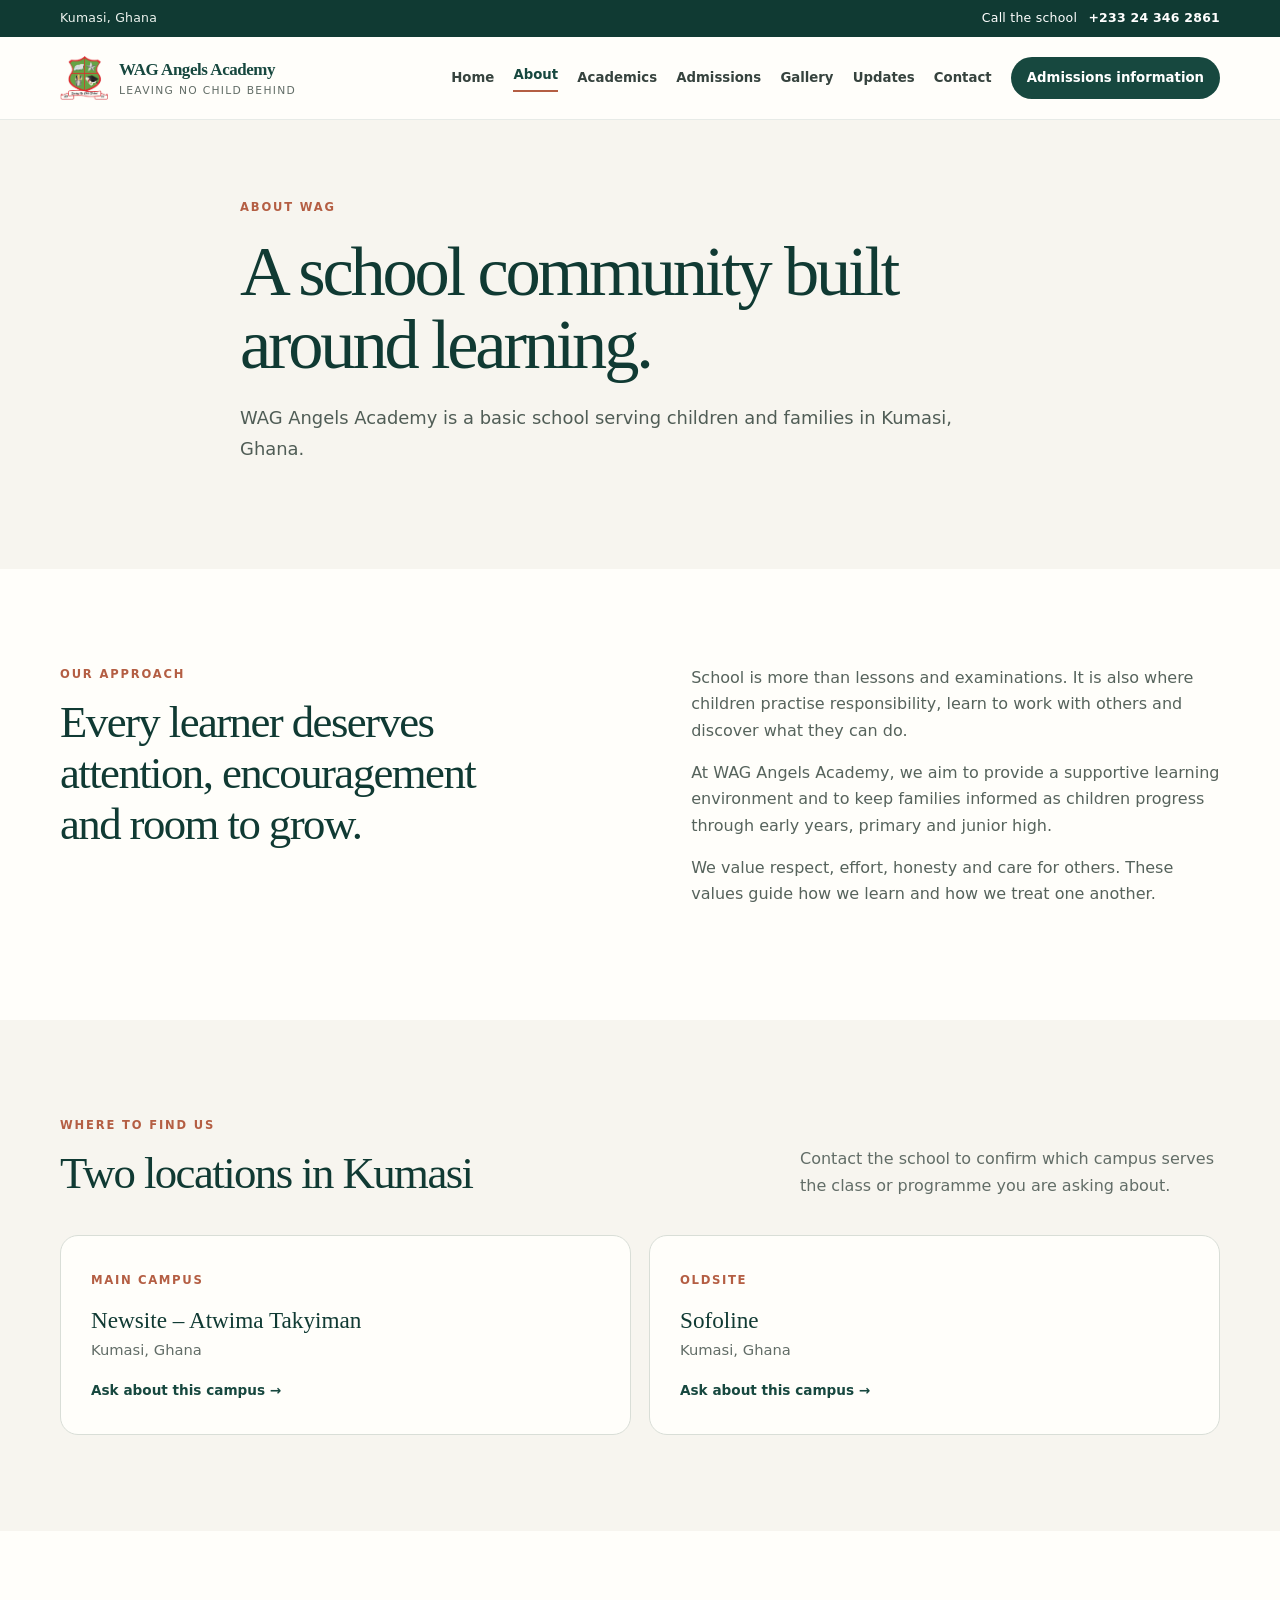
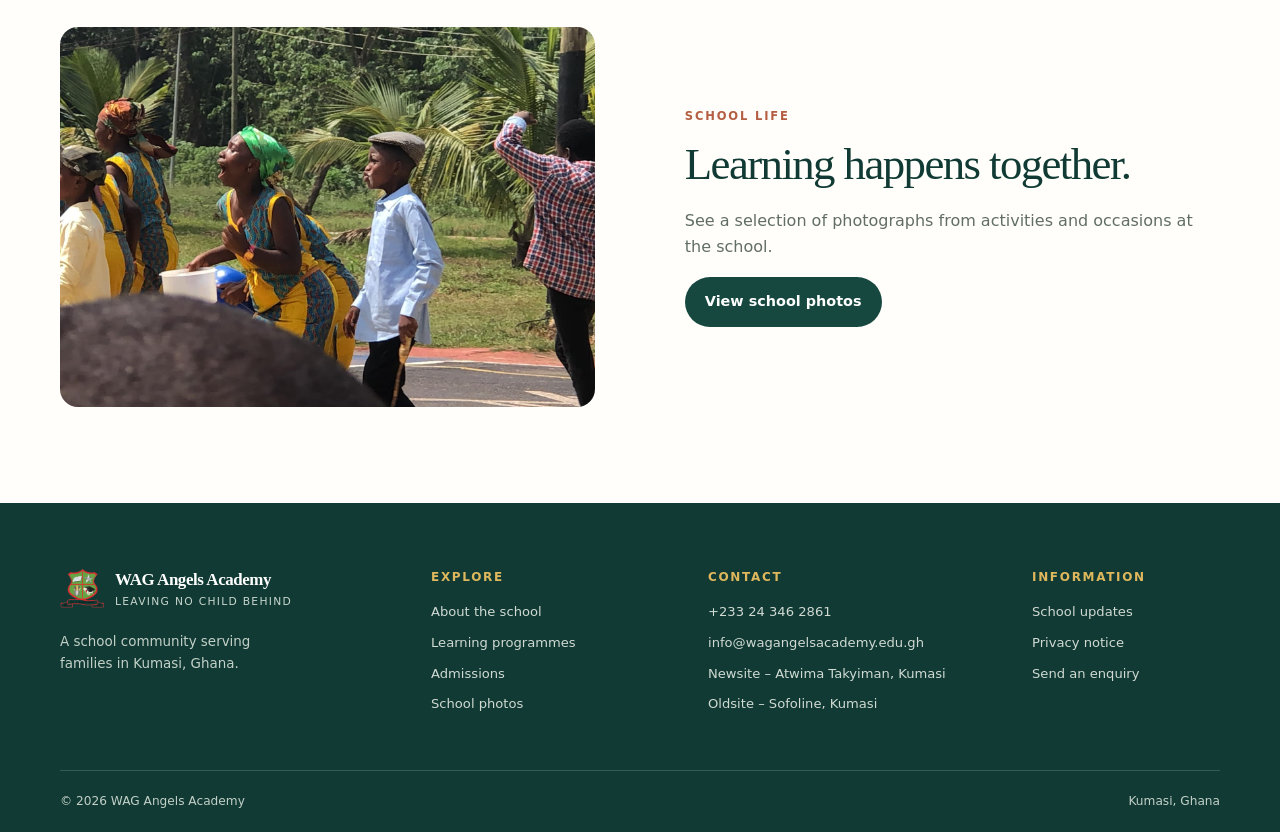
==== about.html @ 0dbec456 "Add about page" ====
<!doctype html>
<html lang="en">
<head>
  <meta charset="utf-8">
  <meta name="viewport" content="width=device-width, initial-scale=1">
  <meta name="theme-color" content="#17483f">
  <meta name="description" content="Learn about WAG Angels Academy, its school community and Kumasi campus locations.">
  <title>About the school | WAG Angels Academy</title>
  <link rel="icon" href="assets/media/LOGO1-removebg-preview.png">
  <link rel="stylesheet" href="assets/styles.css">
  <script src="assets/script.js" defer></script>
</head>
<body>
  <a class="skip-link" href="#main">Skip to content</a>
  <div class="topline"><div class="wrap topline-inner"><span>Kumasi, Ghana</span><a href="tel:+233243462861">Call the school <strong>+233 24 346 2861</strong></a></div></div>
  <header class="site-header">
    <div class="wrap header-inner">
      <a class="brand" href="index.html" aria-label="WAG Angels Academy home">
        <img src="assets/media/LOGO1-removebg-preview.png" alt="" width="48" height="52">
        <span><strong>WAG Angels Academy</strong><small>Leaving No Child Behind</small></span>
      </a>
      <button class="menu-toggle" type="button" aria-expanded="false" aria-controls="site-nav" aria-label="Open navigation"><span></span><span></span><span></span></button>
      <nav class="site-nav" id="site-nav" aria-label="Main navigation">
        <a href="index.html" >Home</a><a href="about.html" aria-current="page">About</a><a href="academics.html" >Academics</a><a href="admissions.html" >Admissions</a><a href="gallery.html" >Gallery</a><a href="news.html" >Updates</a><a href="contact.html" >Contact</a>
        <a class="nav-cta" href="admissions.html">Admissions information</a>
      </nav>
    </div>
  </header>
  <main id="main">
    <section class="page-hero"><div class="wrap narrow"><p class="eyebrow">About WAG</p><h1>A school community built around learning.</h1><p class="lead">WAG Angels Academy is a basic school serving children and families in Kumasi, Ghana.</p></div></section>
    <section class="section-pad"><div class="wrap story-grid"><div><p class="eyebrow">Our approach</p><h2>Every learner deserves attention, encouragement and room to grow.</h2></div><div class="prose"><p>School is more than lessons and examinations. It is also where children practise responsibility, learn to work with others and discover what they can do.</p><p>At WAG Angels Academy, we aim to provide a supportive learning environment and to keep families informed as children progress through early years, primary and junior high.</p><p>We value respect, effort, honesty and care for others. These values guide how we learn and how we treat one another.</p></div></div></section>
    <section class="section-pad soft-section"><div class="wrap"><div class="section-heading"><div><p class="eyebrow">Where to find us</p><h2>Two locations in Kumasi</h2></div><p class="section-intro">Contact the school to confirm which campus serves the class or programme you are asking about.</p></div><div class="cards two"><article class="location-card"><span class="location-label">Main campus</span><h3>Newsite – Atwima Takyiman</h3><p>Kumasi, Ghana</p><a href="contact.html">Ask about this campus <span aria-hidden="true">→</span></a></article><article class="location-card"><span class="location-label">Oldsite</span><h3>Sofoline</h3><p>Kumasi, Ghana</p><a href="contact.html">Ask about this campus <span aria-hidden="true">→</span></a></article></div></div></section>
    <section class="section-pad"><div class="wrap photo-callout"><img src="assets/media/dance.jpg" alt="A school community activity" loading="lazy"><div><p class="eyebrow">School life</p><h2>Learning happens together.</h2><p>See a selection of photographs from activities and occasions at the school.</p><a class="button button-primary" href="gallery.html">View school photos</a></div></div></section>
  </main>
  <footer class="site-footer">
    <div class="wrap footer-grid">
      <div class="footer-about"><a class="brand brand-footer" href="index.html"><img src="assets/media/LOGO1-removebg-preview.png" alt="" width="44" height="48"><span><strong>WAG Angels Academy</strong><small>Leaving No Child Behind</small></span></a><p>A school community serving families in Kumasi, Ghana.</p></div>
      <div><h2>Explore</h2><a href="about.html">About the school</a><a href="academics.html">Learning programmes</a><a href="admissions.html">Admissions</a><a href="gallery.html">School photos</a></div>
      <div><h2>Contact</h2><a href="tel:+233243462861">+233 24 346 2861</a><a href="mailto:info@wagangelsacademy.edu.gh">info@wagangelsacademy.edu.gh</a><span>Newsite – Atwima Takyiman, Kumasi</span><span>Oldsite – Sofoline, Kumasi</span></div>
      <div><h2>Information</h2><a href="news.html">School updates</a><a href="privacy.html">Privacy notice</a><a href="contact.html">Send an enquiry</a></div>
    </div>
    <div class="wrap footer-bottom"><span>© <span data-year></span> WAG Angels Academy</span><span>Kumasi, Ghana</span></div>
  </footer>
</body>
</html>
---- assets/styles.css ----
:root{--forest:#17483f;--forest-deep:#103a33;--leaf:#dce9df;--cream:#f7f5ef;--paper:#fffefa;--ink:#1e2b27;--muted:#626d67;--line:#d9ded7;--clay:#b45e43;--gold:#dfb75d;--radius:18px;--shadow:0 16px 44px rgba(21,48,39,.10);--wrap:1160px}
*{box-sizing:border-box}html{scroll-behavior:smooth}body{margin:0;background:var(--paper);color:var(--ink);font-family:Inter,ui-sans-serif,system-ui,-apple-system,"Segoe UI",sans-serif;font-size:16px;line-height:1.65}img{display:block;max-width:100%}a{color:inherit;text-decoration:none}a:hover{color:var(--clay)}button,input,select,textarea{font:inherit}button,a{-webkit-tap-highlight-color:transparent}a:focus-visible,button:focus-visible,input:focus-visible,select:focus-visible,textarea:focus-visible{outline:3px solid var(--gold);outline-offset:3px}.wrap{width:min(var(--wrap),calc(100% - 48px));margin-inline:auto}.narrow{max-width:800px}.skip-link{position:absolute;left:14px;top:-60px;background:#fff;color:var(--ink);padding:10px 14px;z-index:20}.skip-link:focus{top:10px}
.topline{background:var(--forest-deep);color:#edf3ef;font-size:.78rem;letter-spacing:.02em}.topline-inner{min-height:37px;display:flex;justify-content:space-between;align-items:center}.topline a{color:#fff}.topline strong{font-weight:650;margin-left:7px}
.site-header{position:sticky;top:0;background:rgba(255,254,250,.96);backdrop-filter:blur(14px);z-index:10;border-bottom:1px solid rgba(23,72,63,.10)}.header-inner{min-height:82px;display:flex;align-items:center;justify-content:space-between;gap:24px}.brand{display:flex;align-items:center;gap:11px;flex-shrink:0}.brand img{object-fit:contain}.brand strong,.brand small{display:block;line-height:1.25}.brand strong{font-family:Georgia,"Times New Roman",serif;color:var(--forest);font-size:1.06rem;letter-spacing:-.025em}.brand small{font-size:.67rem;letter-spacing:.12em;text-transform:uppercase;color:var(--muted);margin-top:4px}.site-nav{display:flex;align-items:center;gap:clamp(12px,1.5vw,24px)}.site-nav>a{font-size:.83rem;font-weight:590;color:#36433e;white-space:nowrap}.site-nav>a[aria-current=page]{color:var(--forest);box-shadow:inset 0 -2px var(--clay);padding-bottom:6px}.site-nav .nav-cta{background:var(--forest);color:white;border-radius:999px;padding:10px 16px}.site-nav .nav-cta:hover{background:var(--forest-deep);color:white}.menu-toggle{display:none}
.home-hero{background:var(--cream);overflow:hidden}.hero-grid{min-height:590px;display:grid;grid-template-columns:1fr .88fr;align-items:center;gap:clamp(36px,7vw,92px);padding-block:64px}.hero-copy{max-width:590px}.eyebrow{text-transform:uppercase;letter-spacing:.16em;font-size:.72rem;font-weight:750;color:var(--clay);margin:0 0 13px}.hero-copy h1,.page-hero h1{font-family:Georgia,"Times New Roman",serif;color:var(--forest-deep);letter-spacing:-.045em;font-weight:500;line-height:1.03;margin:0}.hero-copy h1{font-size:clamp(3rem,6vw,5.35rem)}.hero-copy h1 em{font-weight:400;color:var(--clay)}.lead{font-size:1.12rem;line-height:1.75;color:#505d56;max-width:690px;margin:22px 0}.actions{display:flex;align-items:center;gap:22px;flex-wrap:wrap;margin-top:28px}.button{border:0;border-radius:999px;padding:13px 20px;display:inline-flex;align-items:center;gap:12px;font-size:.9rem;font-weight:680;cursor:pointer}.button-primary{background:var(--forest);color:#fff}.button-primary:hover{background:var(--forest-deep);color:#fff;transform:translateY(-1px)}.text-link{font-weight:670;font-size:.9rem;color:var(--forest);border-bottom:1px solid rgba(23,72,63,.35);padding-bottom:3px}.text-link span{padding-left:6px}.hero-note{margin:35px 0 0;color:var(--muted);font-size:.82rem;letter-spacing:.035em}.hero-photo{margin:0;position:relative}.hero-photo img{width:100%;height:425px;object-fit:cover;object-position:center 35%;border-radius:46% 46% 14px 14px;box-shadow:var(--shadow)}.hero-photo figcaption{position:absolute;bottom:17px;left:17px;background:rgba(16,58,51,.9);color:white;padding:9px 14px;border-radius:999px;font-size:.76rem}
.section-pad{padding-block:96px}.soft-section{background:var(--cream)}h2,h3,p{margin-top:0}h2{font-family:Georgia,"Times New Roman",serif;font-size:clamp(2rem,3.5vw,3.1rem);line-height:1.14;letter-spacing:-.035em;color:var(--forest-deep);font-weight:500;margin-bottom:18px}h3{font-family:Georgia,"Times New Roman",serif;color:var(--forest-deep);font-size:1.45rem;line-height:1.25;font-weight:500}.intro-grid,.story-grid,.split-callout{display:grid;grid-template-columns:1fr 1fr;gap:clamp(40px,8vw,120px);align-items:start}.intro-grid>div:first-child h2{max-width:510px}.intro-grid>div+div{color:var(--muted);max-width:540px}.intro-grid .text-link{display:inline-block;margin-top:8px}.section-heading{display:flex;align-items:end;justify-content:space-between;gap:32px;margin-bottom:36px}.section-heading h2{margin-bottom:0}.section-intro{max-width:420px;margin:0;color:var(--muted)}
.cards{display:grid;gap:18px}.cards.three{grid-template-columns:repeat(3,1fr)}.cards.two{grid-template-columns:repeat(2,1fr)}.info-card,.location-card{background:var(--paper);padding:30px;border:1px solid var(--line);border-radius:var(--radius)}.card-index{font-size:.75rem;color:var(--clay);letter-spacing:.14em;font-weight:750}.info-card h3{margin:26px 0 10px}.info-card p,.location-card p{color:var(--muted);font-size:.92rem}.info-card>a,.location-card>a{font-weight:680;color:var(--forest);font-size:.85rem}.campus-row{display:grid;grid-template-columns:.95fr 1.05fr;align-items:center;gap:clamp(40px,8vw,110px)}.campus-photo img{height:400px;width:100%;object-fit:cover;border-radius:var(--radius)}.campus-row>div+div{max-width:520px}.campus-row p:not(.eyebrow){color:var(--muted)}
.page-hero{background:var(--cream);padding:78px 0 82px}.page-hero .eyebrow{margin-bottom:18px}.page-hero h1{font-size:clamp(2.8rem,5.5vw,4.8rem);max-width:800px}.page-hero .lead{max-width:720px}.story-grid{align-items:start}.story-grid h2{max-width:480px}.prose{color:#56635c}.prose h2{font-size:1.5rem;margin:36px 0 10px}.prose h2:first-child{margin-top:0}.prose a{color:var(--forest);text-decoration:underline;text-underline-offset:3px}.location-label{color:var(--clay);font-size:.73rem;text-transform:uppercase;letter-spacing:.14em;font-weight:750}.location-card h3{margin:14px 0 3px}.photo-callout{display:grid;grid-template-columns:1fr 1fr;gap:clamp(36px,7vw,90px);align-items:center}.photo-callout img{height:380px;width:100%;object-fit:cover;border-radius:var(--radius)}.photo-callout p:not(.eyebrow){color:var(--muted)}.program-list{max-width:1000px}.program-row{display:grid;grid-template-columns:54px 1fr auto;gap:28px;align-items:start;padding:37px 0;border-bottom:1px solid var(--line);scroll-margin-top:110px}.program-row:first-child{border-top:1px solid var(--line)}.program-row h2{font-size:2rem;margin:0 0 12px}.program-row p:not(.eyebrow){max-width:660px;color:var(--muted);margin-bottom:0}.program-number{font-family:Georgia,serif;color:var(--clay);font-size:1.4rem}.program-row>.text-link{margin-top:32px;white-space:nowrap}.split-callout{align-items:center}.split-callout p{color:var(--muted)}.split-callout h2{max-width:540px}.steps{list-style:none;padding:0;margin:0;max-width:890px}.steps li{display:grid;grid-template-columns:70px 1fr;gap:28px;padding:24px 0;border-top:1px solid var(--line)}.steps li>span{font-family:Georgia,serif;color:var(--clay);font-size:1.3rem}.steps h3{margin:0 0 7px}.steps p{color:var(--muted);margin:0;max-width:660px}.admission-contact{display:grid;grid-template-columns:1fr 1fr;align-items:center;gap:60px}.admission-contact>div:first-child p:not(.eyebrow){color:var(--muted)}.contact-card{background:var(--paper);border:1px solid var(--line);border-radius:var(--radius);padding:28px}.contact-line{display:block;padding:15px 0;border-bottom:1px solid var(--line)}.contact-line:first-child{padding-top:0}.contact-line span,.contact-line strong{display:block}.contact-line span{font-size:.77rem;color:var(--muted);margin-bottom:4px}.contact-line strong{color:var(--forest);font-weight:680}.contact-card .text-link{display:inline-block;margin-top:20px}
.photo-grid{display:grid;grid-template-columns:repeat(2,1fr);gap:24px}.photo-grid figure{margin:0}.photo-grid img{width:100%;height:360px;object-fit:cover;border-radius:var(--radius);background:var(--cream)}.photo-grid figcaption{padding:11px 2px;color:var(--muted);font-size:.85rem}.updates-layout{display:grid;grid-template-columns:1.5fr .7fr;gap:28px;align-items:start}.update-feature{background:var(--cream);padding:clamp(28px,5vw,56px);border-radius:var(--radius)}.update-feature h2{font-size:clamp(1.8rem,3vw,2.6rem)}.update-feature p:not(.eyebrow){color:var(--muted);max-width:620px}.update-side{padding:26px;border:1px solid var(--line);border-radius:var(--radius)}.update-side h2{font-size:1.5rem}.update-side a:not(.text-link){color:var(--forest);font-weight:630}.contact-layout{display:grid;grid-template-columns:.82fr 1.18fr;gap:clamp(32px,6vw,80px);align-items:start}.contact-details h2,.form-panel h2{font-size:2rem}.contact-details .contact-line{padding:18px 0}.form-panel{background:var(--cream);padding:clamp(24px,4vw,42px);border-radius:var(--radius)}.form-panel form{display:grid;gap:9px}.form-panel label{font-size:.82rem;font-weight:680;margin-top:8px}.form-panel input,.form-panel select,.form-panel textarea{width:100%;padding:12px 14px;border:1px solid #cbd4cc;background:white;border-radius:9px;color:var(--ink)}.form-panel textarea{resize:vertical}.form-note,.form-feedback{font-size:.82rem;color:var(--muted)}.form-feedback{min-height:1.4em;margin:2px 0}.form-panel button{justify-self:start}.privacy-copy{max-width:780px}.privacy-copy h2{margin-top:36px}
.site-footer{background:var(--forest-deep);color:#edf2ed;padding:62px 0 0}.footer-grid{display:grid;grid-template-columns:1.4fr 1fr 1.2fr .8fr;gap:42px;padding-bottom:46px}.brand-footer strong{color:#fff}.brand-footer small{color:#c8d6ce}.footer-about p{color:#c3d0c8;font-size:.84rem;max-width:240px;margin-top:18px}.footer-grid h2{font-family:inherit;font-size:.75rem;letter-spacing:.14em;text-transform:uppercase;color:#dfb75d;font-weight:750;margin:6px 0 17px}.footer-grid>div:not(:first-child)>a,.footer-grid>div:not(:first-child)>span{display:block;color:#d0dad3;font-size:.82rem;margin:9px 0}.footer-grid a:hover{color:#fff}.footer-bottom{border-top:1px solid rgba(255,255,255,.16);min-height:62px;display:flex;align-items:center;justify-content:space-between;color:#c3d0c8;font-size:.76rem}
@media(max-width:1020px){.site-nav{gap:12px}.site-nav>a{font-size:.77rem}.site-nav .nav-cta{padding:9px 12px}.footer-grid{grid-template-columns:repeat(2,1fr)}}
@media(max-width:800px){.wrap{width:min(var(--wrap),calc(100% - 36px))}.header-inner{min-height:72px}.menu-toggle{display:flex;width:42px;height:42px;border:1px solid var(--line);background:transparent;border-radius:50%;flex-direction:column;justify-content:center;align-items:center;gap:5px}.menu-toggle span{width:17px;height:2px;background:var(--forest);transition:transform .2s}.menu-toggle[aria-expanded=true] span:first-child{transform:translateY(7px) rotate(45deg)}.menu-toggle[aria-expanded=true] span:nth-child(2){opacity:0}.menu-toggle[aria-expanded=true] span:last-child{transform:translateY(-7px) rotate(-45deg)}.site-nav{display:none;position:absolute;left:0;right:0;top:100%;background:var(--paper);padding:14px 20px 22px;box-shadow:var(--shadow);border-top:1px solid var(--line);align-items:stretch;flex-direction:column;gap:0}.site-nav.is-open{display:flex}.site-nav>a{font-size:.94rem;padding:12px 4px}.site-nav>a[aria-current=page]{box-shadow:none}.site-nav .nav-cta{text-align:center;margin-top:8px}.hero-grid{grid-template-columns:1fr;min-height:auto;padding-block:48px;gap:36px}.hero-copy{max-width:660px}.hero-photo img{height:min(78vw,420px);border-radius:36% 36% 14px 14px}.section-pad{padding-block:70px}.intro-grid,.story-grid,.split-callout,.campus-row,.photo-callout,.admission-contact,.contact-layout,.updates-layout{grid-template-columns:1fr;gap:32px}.intro-grid{gap:16px}.campus-photo img,.photo-callout img{height:min(72vw,380px)}.cards.three{grid-template-columns:1fr}.cards.two{grid-template-columns:1fr}.section-heading{align-items:start;flex-direction:column}.program-row{grid-template-columns:36px 1fr;gap:16px}.program-row>.text-link{grid-column:2;margin-top:8px;justify-self:start}.page-hero{padding:60px 0}.photo-grid img{height:min(65vw,350px)}}
@media(max-width:520px){.wrap{width:calc(100% - 30px)}.topline-inner{min-height:36px;font-size:.7rem}.topline-inner>span{display:none}.topline-inner{justify-content:center}.brand strong{font-size:.95rem}.brand small{font-size:.6rem}.brand img{width:40px;height:44px}.hero-copy h1{font-size:clamp(2.8rem,13vw,4rem)}.lead{font-size:1rem}.actions{align-items:flex-start;gap:16px;flex-direction:column}.cards .info-card{padding:24px}.photo-grid{grid-template-columns:1fr}.photo-grid img{height:72vw}.steps li{grid-template-columns:42px 1fr;gap:12px}.footer-grid{grid-template-columns:1fr;gap:26px}.footer-bottom{align-items:flex-start;justify-content:center;flex-direction:column;padding-block:16px}.page-hero h1{font-size:2.8rem}}
@media(prefers-reduced-motion:reduce){*,*::before,*::after{scroll-behavior:auto!important;transition:none!important;animation:none!important}}
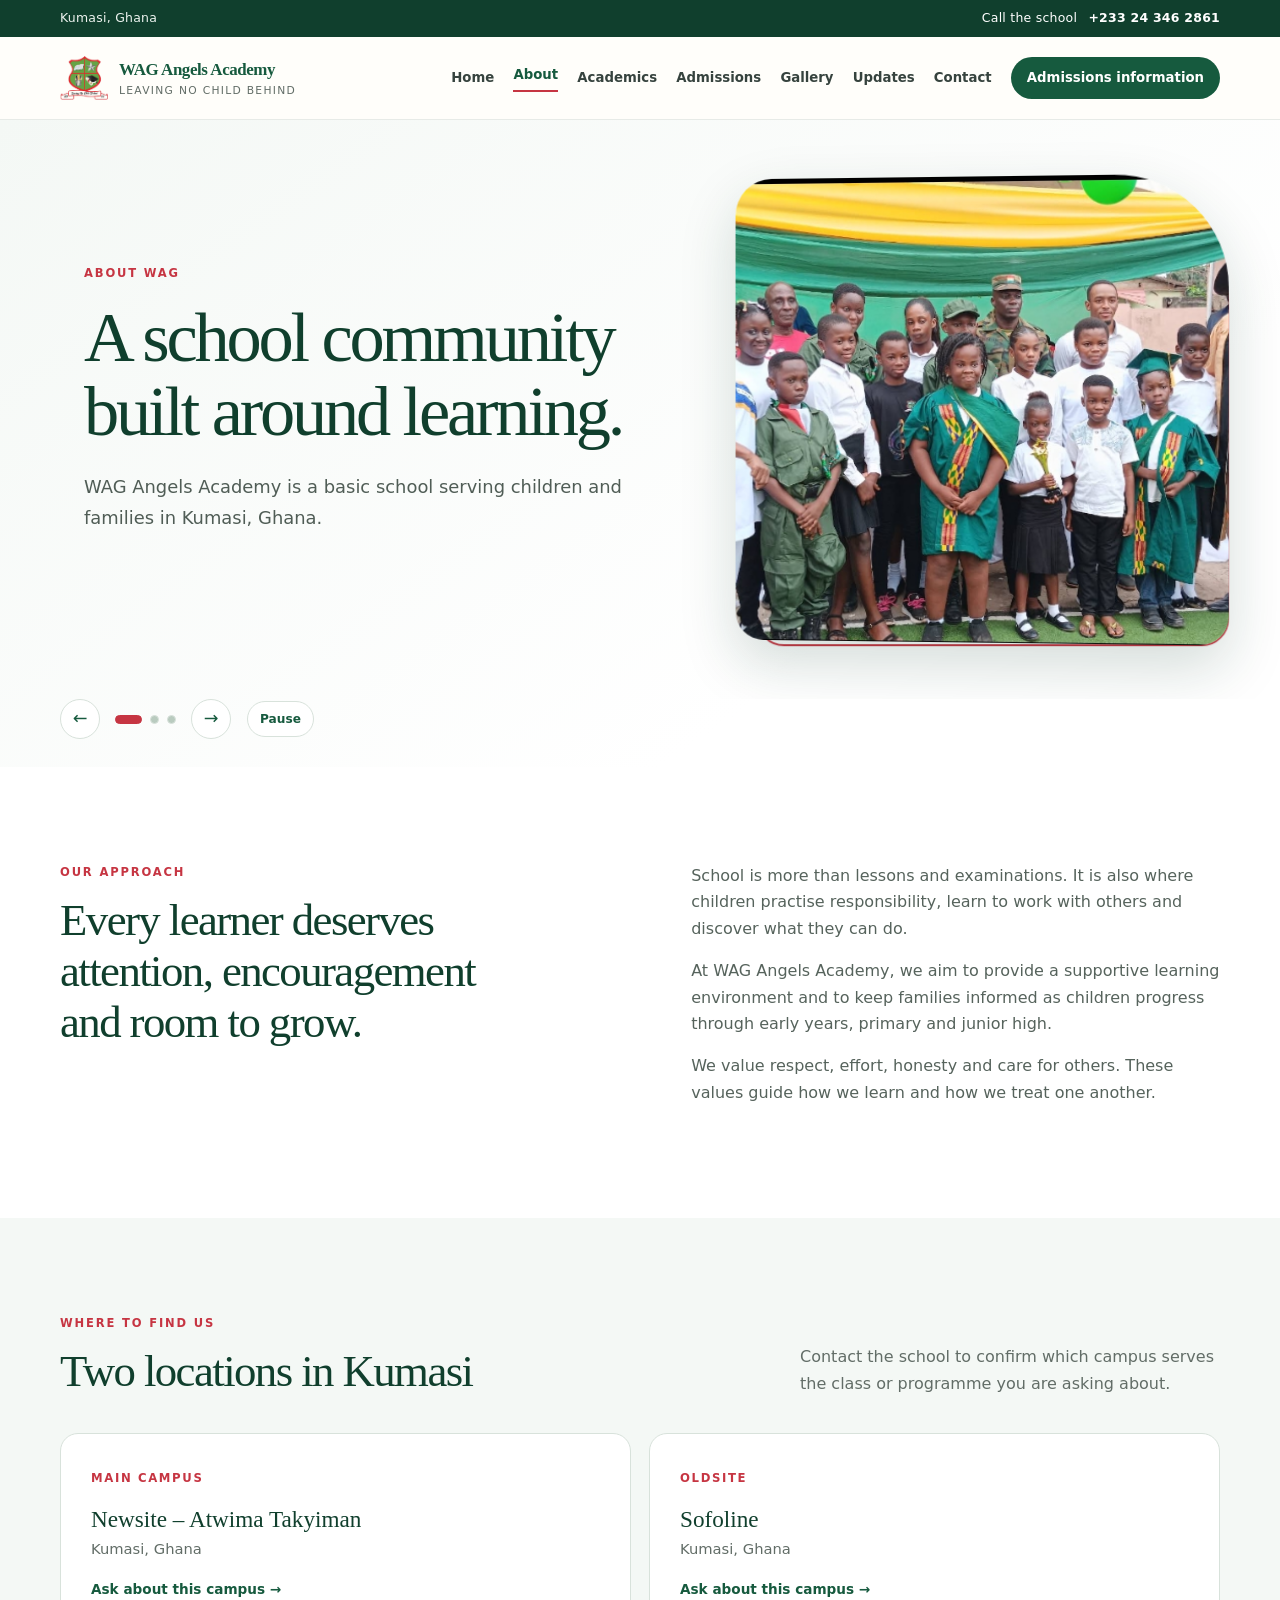
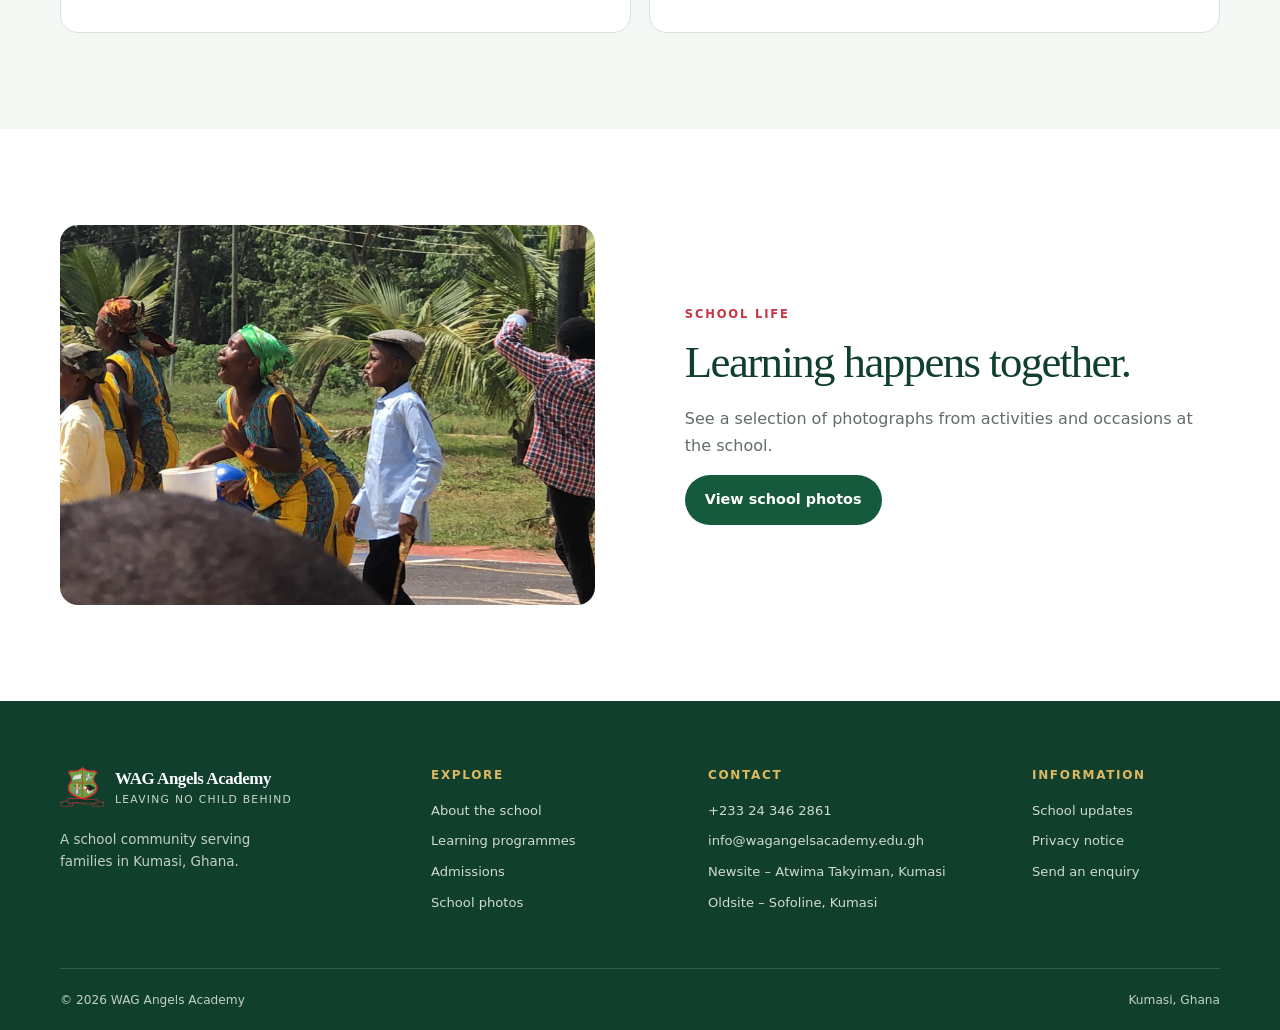
==== commit 8194cf7f: "Set school color theme" ====
--- a/about.html
+++ b/about.html
@@ -3,7 +3,7 @@
 <head>
   <meta charset="utf-8">
   <meta name="viewport" content="width=device-width, initial-scale=1">
-  <meta name="theme-color" content="#17483f">
+  <meta name="theme-color" content="#165a3e">
   <meta name="description" content="Learn about WAG Angels Academy, its school community and Kumasi campus locations.">
   <title>About the school | WAG Angels Academy</title>
   <link rel="icon" href="assets/media/LOGO1-removebg-preview.png">
--- a/assets/styles.css
+++ b/assets/styles.css
@@ -12,3 +12,40 @@
 @media(max-width:800px){.wrap{width:min(var(--wrap),calc(100% - 36px))}.header-inner{min-height:72px}.menu-toggle{display:flex;width:42px;height:42px;border:1px solid var(--line);background:transparent;border-radius:50%;flex-direction:column;justify-content:center;align-items:center;gap:5px}.menu-toggle span{width:17px;height:2px;background:var(--forest);transition:transform .2s}.menu-toggle[aria-expanded=true] span:first-child{transform:translateY(7px) rotate(45deg)}.menu-toggle[aria-expanded=true] span:nth-child(2){opacity:0}.menu-toggle[aria-expanded=true] span:last-child{transform:translateY(-7px) rotate(-45deg)}.site-nav{display:none;position:absolute;left:0;right:0;top:100%;background:var(--paper);padding:14px 20px 22px;box-shadow:var(--shadow);border-top:1px solid var(--line);align-items:stretch;flex-direction:column;gap:0}.site-nav.is-open{display:flex}.site-nav>a{font-size:.94rem;padding:12px 4px}.site-nav>a[aria-current=page]{box-shadow:none}.site-nav .nav-cta{text-align:center;margin-top:8px}.hero-grid{grid-template-columns:1fr;min-height:auto;padding-block:48px;gap:36px}.hero-copy{max-width:660px}.hero-photo img{height:min(78vw,420px);border-radius:36% 36% 14px 14px}.section-pad{padding-block:70px}.intro-grid,.story-grid,.split-callout,.campus-row,.photo-callout,.admission-contact,.contact-layout,.updates-layout{grid-template-columns:1fr;gap:32px}.intro-grid{gap:16px}.campus-photo img,.photo-callout img{height:min(72vw,380px)}.cards.three{grid-template-columns:1fr}.cards.two{grid-template-columns:1fr}.section-heading{align-items:start;flex-direction:column}.program-row{grid-template-columns:36px 1fr;gap:16px}.program-row>.text-link{grid-column:2;margin-top:8px;justify-self:start}.page-hero{padding:60px 0}.photo-grid img{height:min(65vw,350px)}}
 @media(max-width:520px){.wrap{width:calc(100% - 30px)}.topline-inner{min-height:36px;font-size:.7rem}.topline-inner>span{display:none}.topline-inner{justify-content:center}.brand strong{font-size:.95rem}.brand small{font-size:.6rem}.brand img{width:40px;height:44px}.hero-copy h1{font-size:clamp(2.8rem,13vw,4rem)}.lead{font-size:1rem}.actions{align-items:flex-start;gap:16px;flex-direction:column}.cards .info-card{padding:24px}.photo-grid{grid-template-columns:1fr}.photo-grid img{height:72vw}.steps li{grid-template-columns:42px 1fr;gap:12px}.footer-grid{grid-template-columns:1fr;gap:26px}.footer-bottom{align-items:flex-start;justify-content:center;flex-direction:column;padding-block:16px}.page-hero h1{font-size:2.8rem}}
 @media(prefers-reduced-motion:reduce){*,*::before,*::after{scroll-behavior:auto!important;transition:none!important;animation:none!important}}
+
+
+/* School identity: green, red and white */
+:root{--forest:#165a3e;--forest-deep:#103f2d;--leaf:#e5f0e9;--cream:#f4f8f5;--paper:#fff;--ink:#1e2b27;--muted:#626d67;--line:#d8e2db;--clay:#c63542;--gold:#c63542}
+body{background:#fff}
+.home-hero,.page-hero{background:linear-gradient(145deg,#f4f8f5 0%,#fff 72%)}
+.hero-carousel{position:relative;overflow:hidden;perspective:1600px;padding-bottom:20px}
+.hero-viewport{display:grid;grid-template-columns:1fr;perspective:1600px;perspective-origin:50% 45%;transform-style:preserve-3d;overflow:hidden}
+.hero-slide{grid-area:1/1;opacity:0;visibility:hidden;pointer-events:none;transform:translateX(5%) rotateY(-8deg) translateZ(-90px);transform-origin:right center;transform-style:preserve-3d;backface-visibility:hidden;transition:opacity .8s ease,transform .95s cubic-bezier(.2,.72,.2,1),visibility .8s}
+.hero-slide.is-active{opacity:1;visibility:visible;pointer-events:auto;transform:translateX(0) rotateY(0) translateZ(0);z-index:1}
+.hero-slide[aria-hidden=true] a,.hero-slide[aria-hidden=true] button{visibility:hidden}
+.hero-slide .hero-grid{width:min(var(--wrap),calc(100% - 48px));margin-inline:auto}
+.slide-layout{min-height:490px;display:grid;grid-template-columns:1fr .82fr;align-items:center;gap:clamp(38px,7vw,94px);padding-block:62px}
+.slide-copy{max-width:700px}
+.slide-copy h1,.slide-copy h2{font-family:Georgia,"Times New Roman",serif;color:var(--forest-deep);font-size:clamp(2.75rem,5.5vw,4.7rem);line-height:1.05;letter-spacing:-.045em;font-weight:500;margin:0 0 20px}
+.slide-copy h2{font-size:clamp(2.6rem,5vw,4.4rem)}
+.slide-copy h1 em{color:var(--clay);font-style:normal}
+.slide-copy .lead{max-width:620px}
+.hero-photo,.slide-art{position:relative;margin:0;transform-style:preserve-3d;perspective:1000px}
+.hero-photo img,.slide-art img{position:relative;z-index:1;width:100%;height:clamp(310px,38vw,455px);object-fit:cover;object-position:center 35%;border-radius:36px 110px 28px 28px;box-shadow:0 22px 56px rgba(16,63,45,.18);transform:translateZ(24px) rotateY(-3deg);transition:transform .55s cubic-bezier(.2,.7,.3,1),box-shadow .55s}
+.hero-photo:before,.slide-art:before{content:"";position:absolute;z-index:0;inset:14px -14px -14px 14px;border:2px solid var(--clay);border-radius:36px 110px 28px 28px;transform:translateZ(-20px)}
+.hero-photo:hover img,.slide-art:hover img{transform:translateZ(40px) rotateY(-1deg) rotateX(1deg);box-shadow:0 30px 64px rgba(16,63,45,.23)}
+.hero-photo figcaption,.slide-art figcaption{position:absolute;z-index:2;left:16px;bottom:16px;max-width:calc(100% - 32px);padding:9px 14px;background:rgba(16,63,45,.94);color:#fff;border-left:3px solid var(--clay);border-radius:5px 14px 14px 5px;font-size:.77rem}
+.carousel-controls{display:flex;align-items:center;gap:12px;padding-bottom:20px}
+.carousel-arrow,.carousel-pause,.carousel-dot{border:1px solid var(--line);background:#fff;color:var(--forest);cursor:pointer;transition:background .2s,color .2s,transform .2s}
+.carousel-arrow{width:40px;height:40px;border-radius:50%;font-size:1.1rem}
+.carousel-arrow:hover,.carousel-pause:hover{background:var(--forest);color:white;transform:translateY(-2px)}
+.carousel-dots{display:flex;align-items:center;gap:8px}
+.carousel-dot{width:9px;height:9px;border-radius:100%;padding:0;background:#b9cbbf}
+.carousel-dot.is-active{width:27px;border-radius:99px;background:var(--clay);border-color:var(--clay)}
+.carousel-pause{margin-left:4px;padding:7px 12px;border-radius:99px;font-size:.76rem;font-weight:650}
+.page-hero.hero-carousel{padding:0}
+.page-hero.hero-carousel .carousel-controls{padding-bottom:28px}
+.carousel-controls .carousel-dots{margin-inline:3px}
+@media(max-width:800px){.slide-layout{grid-template-columns:1fr;gap:30px;min-height:auto;padding-block:48px}.slide-layout .slide-copy{order:0}.slide-art{order:1;max-width:620px;width:100%}.hero-slide .hero-grid{min-height:auto;padding-block:48px}.hero-slide .hero-photo img,.slide-art img{height:min(72vw,390px)}.carousel-controls{padding-bottom:18px}.hero-photo img,.slide-art img{transform:translateZ(12px) rotateY(-1deg)}}
+@media(max-width:520px){.hero-slide .hero-grid{width:calc(100% - 30px)}.slide-layout{width:calc(100% - 30px);padding-block:38px;gap:24px}.slide-copy h1,.slide-copy h2{font-size:clamp(2.55rem,12vw,3.35rem)}.carousel-controls{width:calc(100% - 30px)}.hero-photo img,.slide-art img{height:72vw;max-height:340px;border-radius:26px 82px 20px 20px}.hero-photo:before,.slide-art:before{border-radius:26px 82px 20px 20px}}
+@media(prefers-reduced-motion:reduce){.hero-slide,.hero-photo img,.slide-art img,.carousel-arrow,.carousel-pause{transition:none!important;transform:none!important}.hero-carousel{perspective:none}}
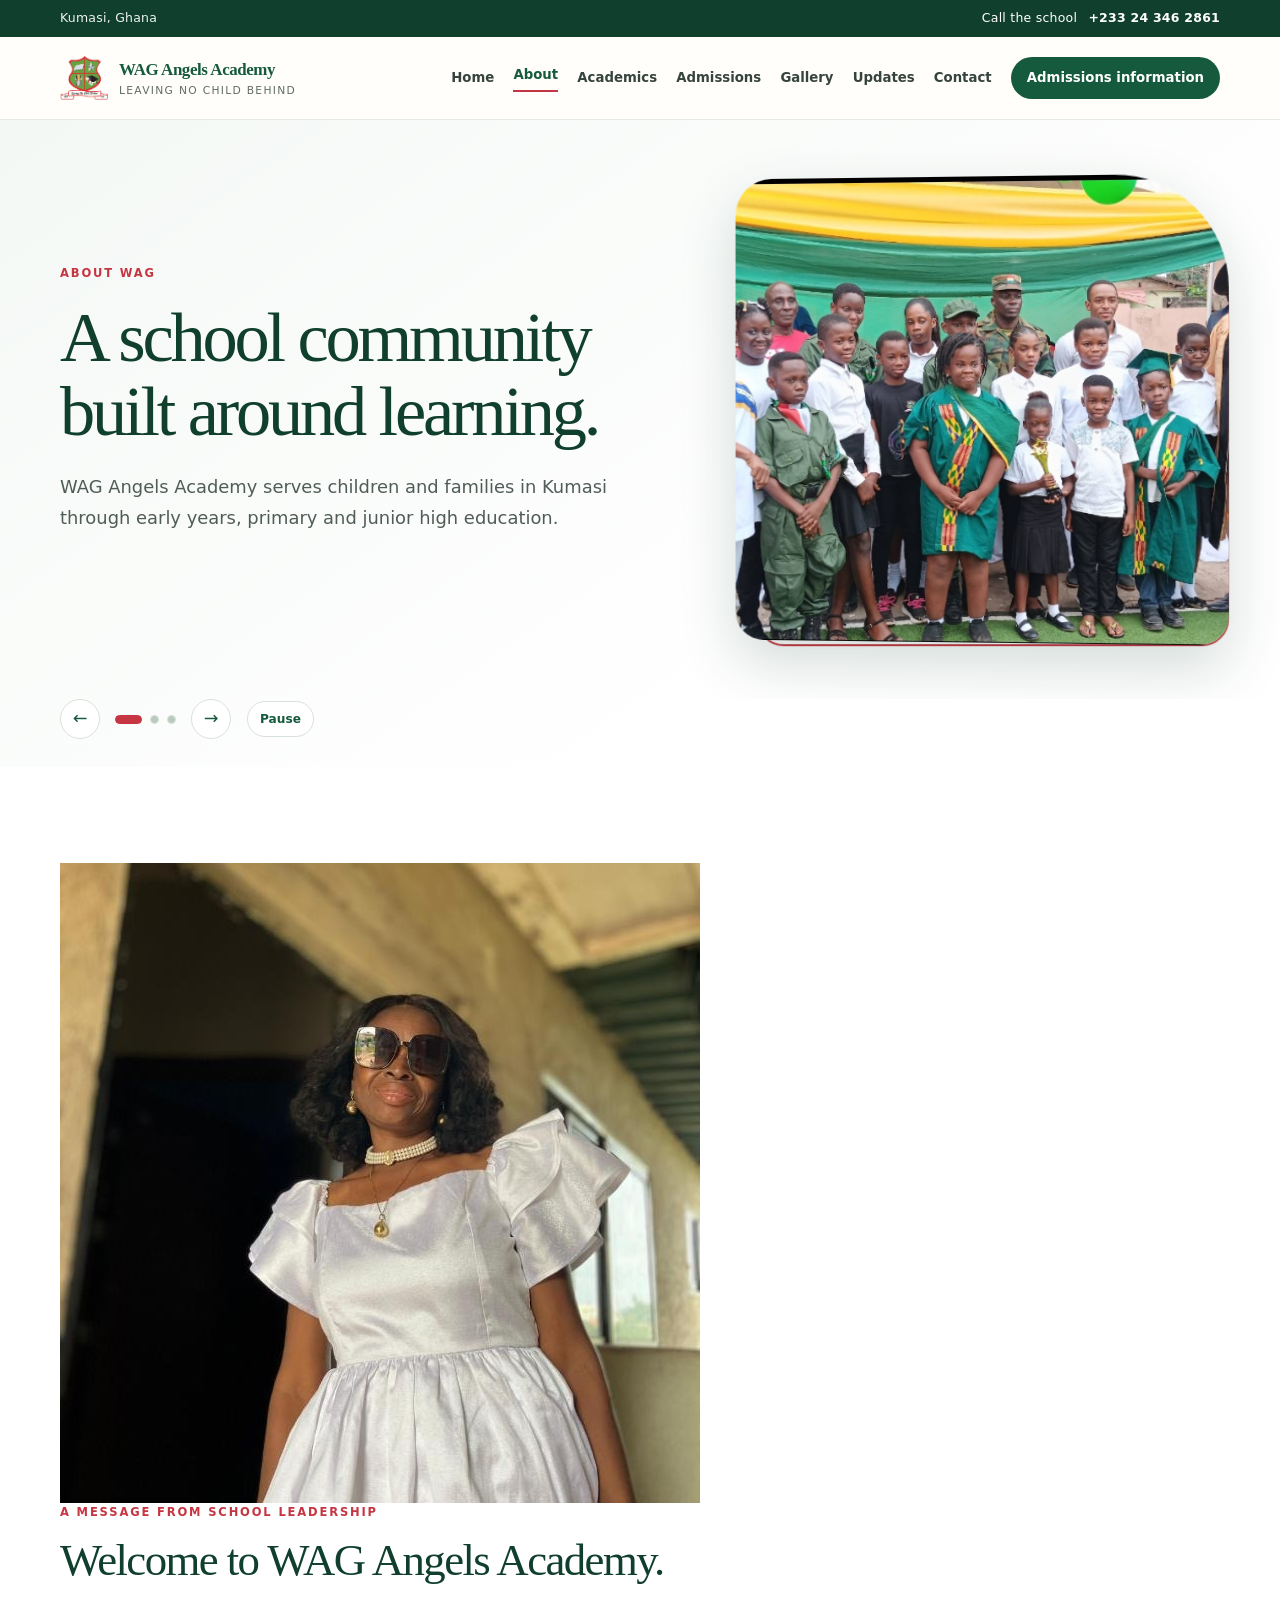
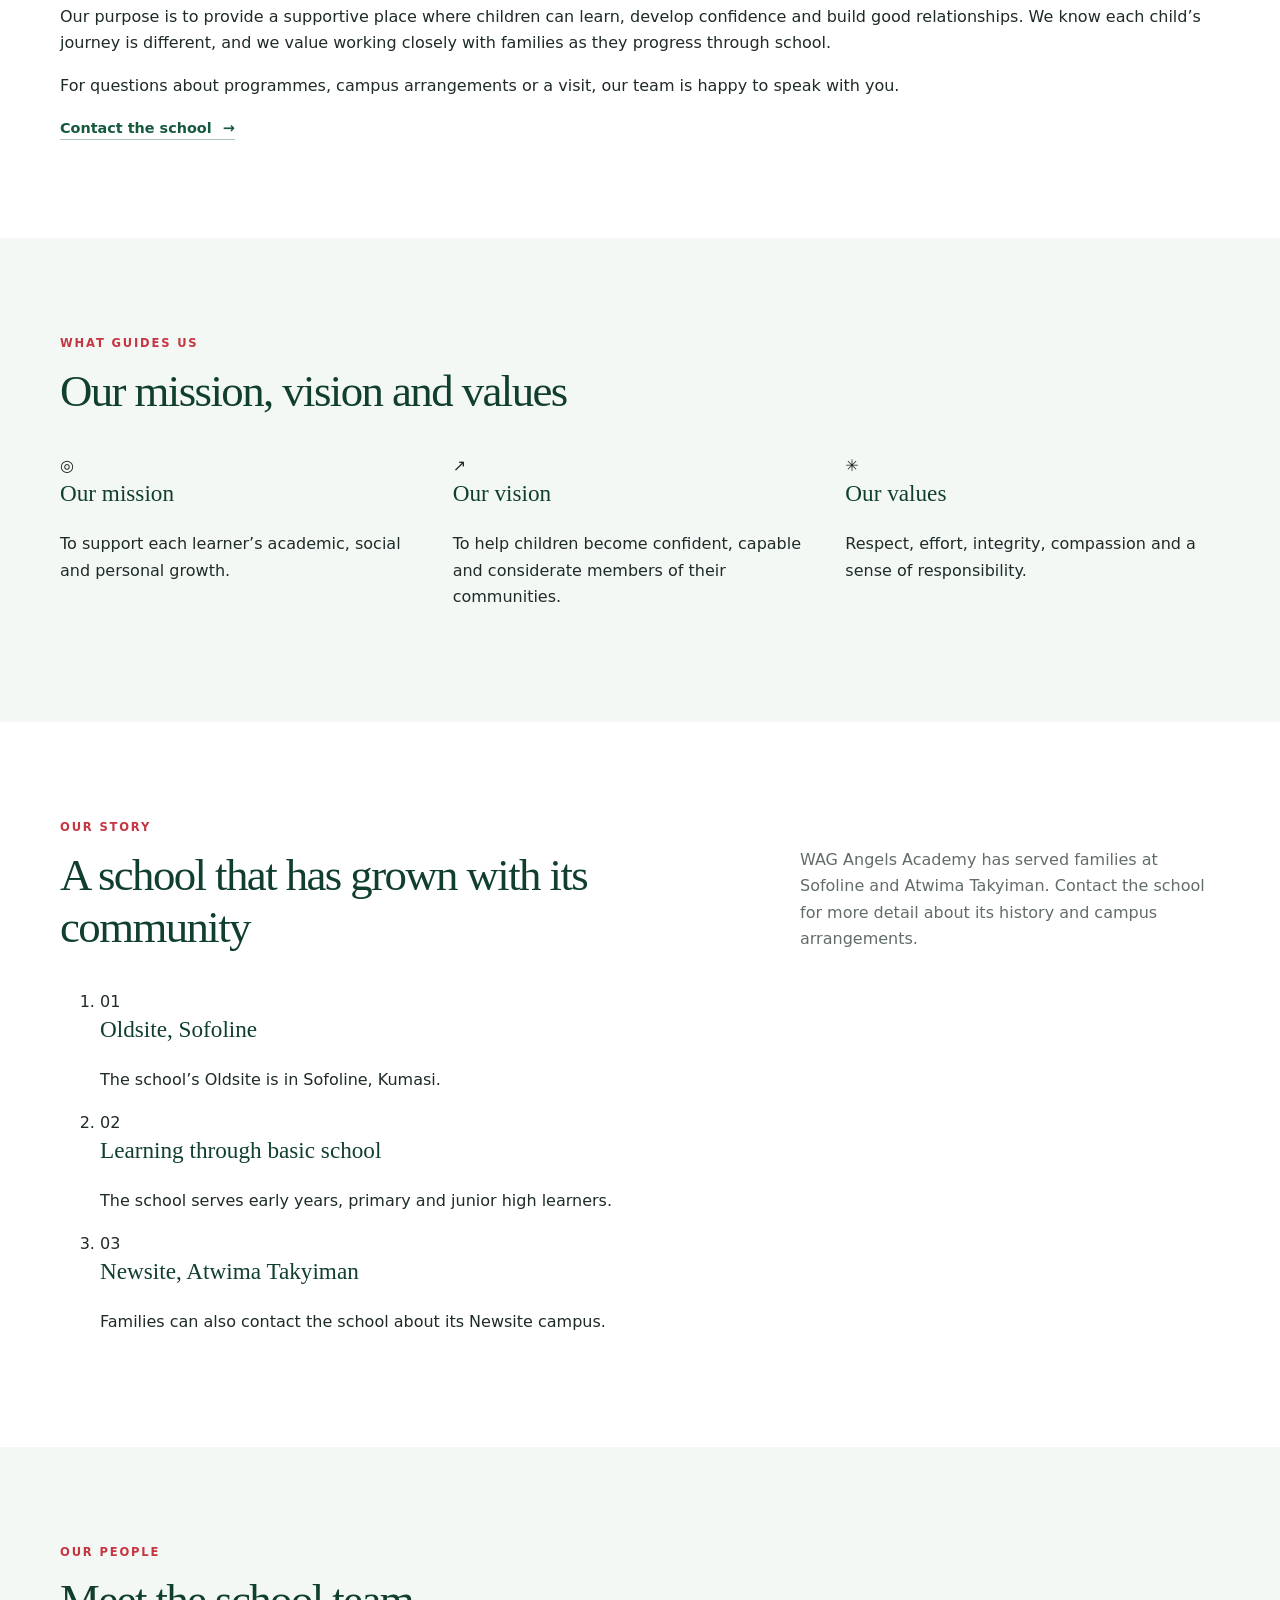
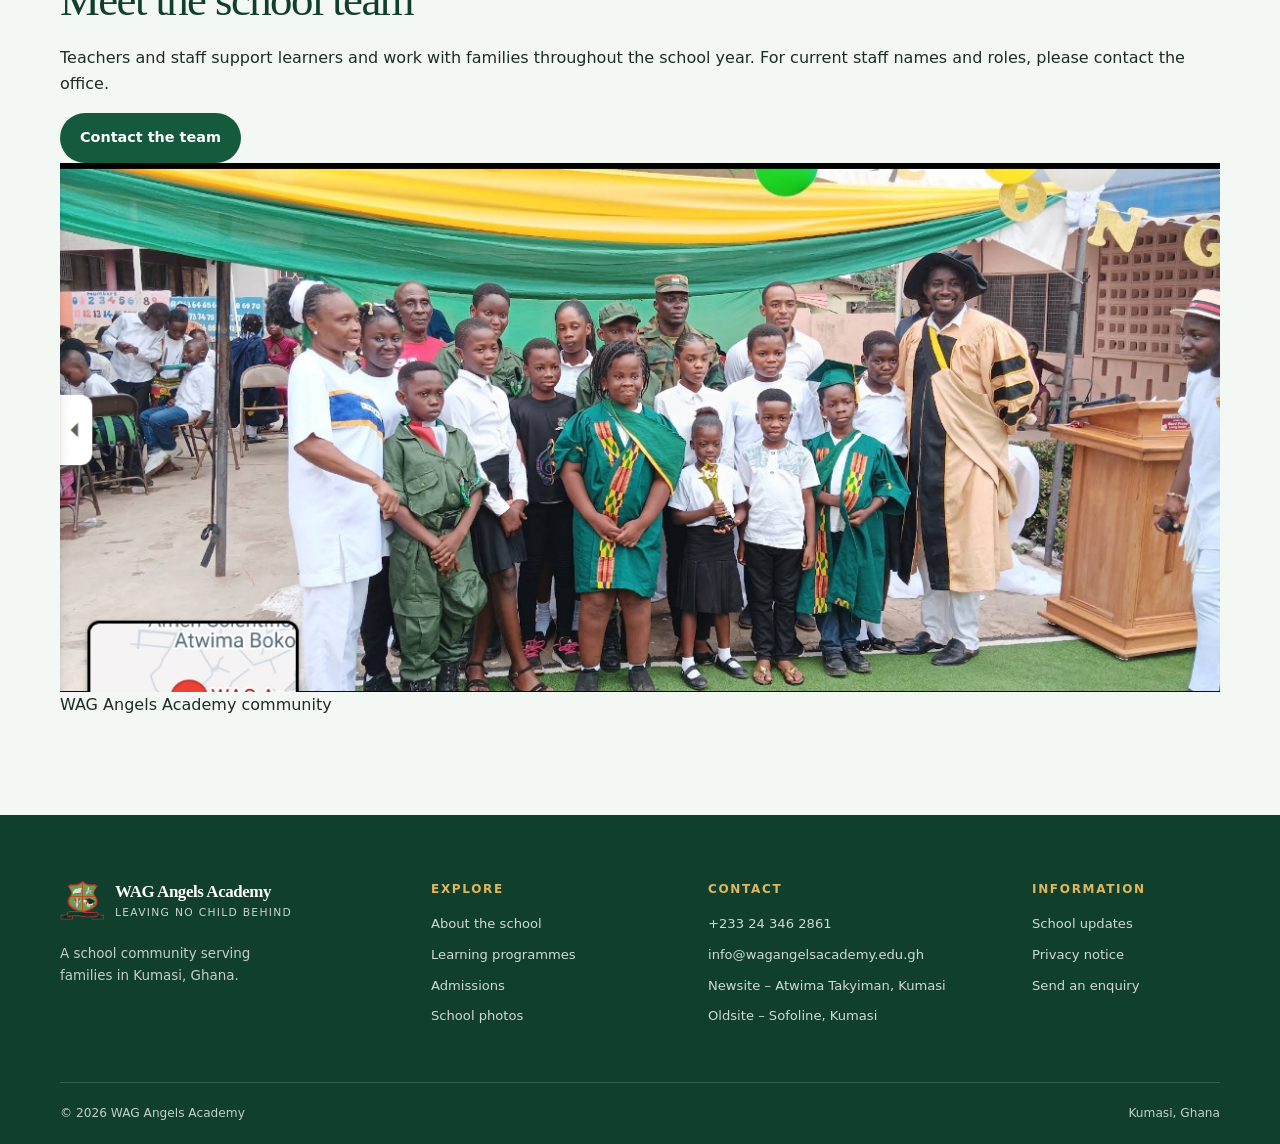
==== commit 110ac6d9: "Align about.html sections with WAG site wireframe" ====
--- a/about.html
+++ b/about.html
@@ -27,10 +27,19 @@
     </div>
   </header>
   <main id="main">
-    <section class="page-hero"><div class="wrap narrow"><p class="eyebrow">About WAG</p><h1>A school community built around learning.</h1><p class="lead">WAG Angels Academy is a basic school serving children and families in Kumasi, Ghana.</p></div></section>
-    <section class="section-pad"><div class="wrap story-grid"><div><p class="eyebrow">Our approach</p><h2>Every learner deserves attention, encouragement and room to grow.</h2></div><div class="prose"><p>School is more than lessons and examinations. It is also where children practise responsibility, learn to work with others and discover what they can do.</p><p>At WAG Angels Academy, we aim to provide a supportive learning environment and to keep families informed as children progress through early years, primary and junior high.</p><p>We value respect, effort, honesty and care for others. These values guide how we learn and how we treat one another.</p></div></div></section>
-    <section class="section-pad soft-section"><div class="wrap"><div class="section-heading"><div><p class="eyebrow">Where to find us</p><h2>Two locations in Kumasi</h2></div><p class="section-intro">Contact the school to confirm which campus serves the class or programme you are asking about.</p></div><div class="cards two"><article class="location-card"><span class="location-label">Main campus</span><h3>Newsite – Atwima Takyiman</h3><p>Kumasi, Ghana</p><a href="contact.html">Ask about this campus <span aria-hidden="true">→</span></a></article><article class="location-card"><span class="location-label">Oldsite</span><h3>Sofoline</h3><p>Kumasi, Ghana</p><a href="contact.html">Ask about this campus <span aria-hidden="true">→</span></a></article></div></div></section>
-    <section class="section-pad"><div class="wrap photo-callout"><img src="assets/media/dance.jpg" alt="A school community activity" loading="lazy"><div><p class="eyebrow">School life</p><h2>Learning happens together.</h2><p>See a selection of photographs from activities and occasions at the school.</p><a class="button button-primary" href="gallery.html">View school photos</a></div></div></section>
+    <section class="page-hero"><div class="wrap narrow"><p class="eyebrow">About WAG</p><h1>A school community built around learning.</h1><p class="lead">WAG Angels Academy serves children and families in Kumasi through early years, primary and junior high education.</p></div></section>
+    <section class="section-pad"><div class="wrap head-message"><div class="head-photo"><img src="assets/media/HAED.jpeg" alt="School leadership at WAG Angels Academy" loading="lazy"></div><div><p class="eyebrow">A message from school leadership</p><h2>Welcome to WAG Angels Academy.</h2><p>Our purpose is to provide a supportive place where children can learn, develop confidence and build good relationships. We know each child’s journey is different, and we value working closely with families as they progress through school.</p><p>For questions about programmes, campus arrangements or a visit, our team is happy to speak with you.</p><a class="text-link" href="contact.html">Contact the school <span aria-hidden="true">→</span></a></div></div></section>
+    <section class="section-pad soft-section"><div class="wrap"><div class="section-heading"><div><p class="eyebrow">What guides us</p><h2>Our mission, vision and values</h2></div></div><div class="cards three">
+      <article class="value-card"><span class="value-icon" aria-hidden="true">◎</span><h3>Our mission</h3><p>To support each learner’s academic, social and personal growth.</p></article>
+      <article class="value-card"><span class="value-icon" aria-hidden="true">↗</span><h3>Our vision</h3><p>To help children become confident, capable and considerate members of their communities.</p></article>
+      <article class="value-card"><span class="value-icon" aria-hidden="true">✳</span><h3>Our values</h3><p>Respect, effort, integrity, compassion and a sense of responsibility.</p></article>
+    </div></div></section>
+    <section class="section-pad"><div class="wrap"><div class="section-heading"><div><p class="eyebrow">Our story</p><h2>A school that has grown with its community</h2></div><p class="section-intro">WAG Angels Academy has served families at Sofoline and Atwima Takyiman. Contact the school for more detail about its history and campus arrangements.</p></div><ol class="timeline">
+      <li><span class="timeline-marker">01</span><div><h3>Oldsite, Sofoline</h3><p>The school’s Oldsite is in Sofoline, Kumasi.</p></div></li>
+      <li><span class="timeline-marker">02</span><div><h3>Learning through basic school</h3><p>The school serves early years, primary and junior high learners.</p></div></li>
+      <li><span class="timeline-marker">03</span><div><h3>Newsite, Atwima Takyiman</h3><p>Families can also contact the school about its Newsite campus.</p></div></li>
+    </ol></div></section>
+    <section class="section-pad soft-section"><div class="wrap team-panel"><div><p class="eyebrow">Our people</p><h2>Meet the school team</h2><p>Teachers and staff support learners and work with families throughout the school year. For current staff names and roles, please contact the office.</p><a class="button button-primary" href="contact.html">Contact the team</a></div><div class="team-photo"><img src="assets/media/GRADUATION%20PIC.jpeg" alt="School staff and families at a school occasion" loading="lazy"><span>WAG Angels Academy community</span></div></div></section>
   </main>
   <footer class="site-footer">
     <div class="wrap footer-grid">
